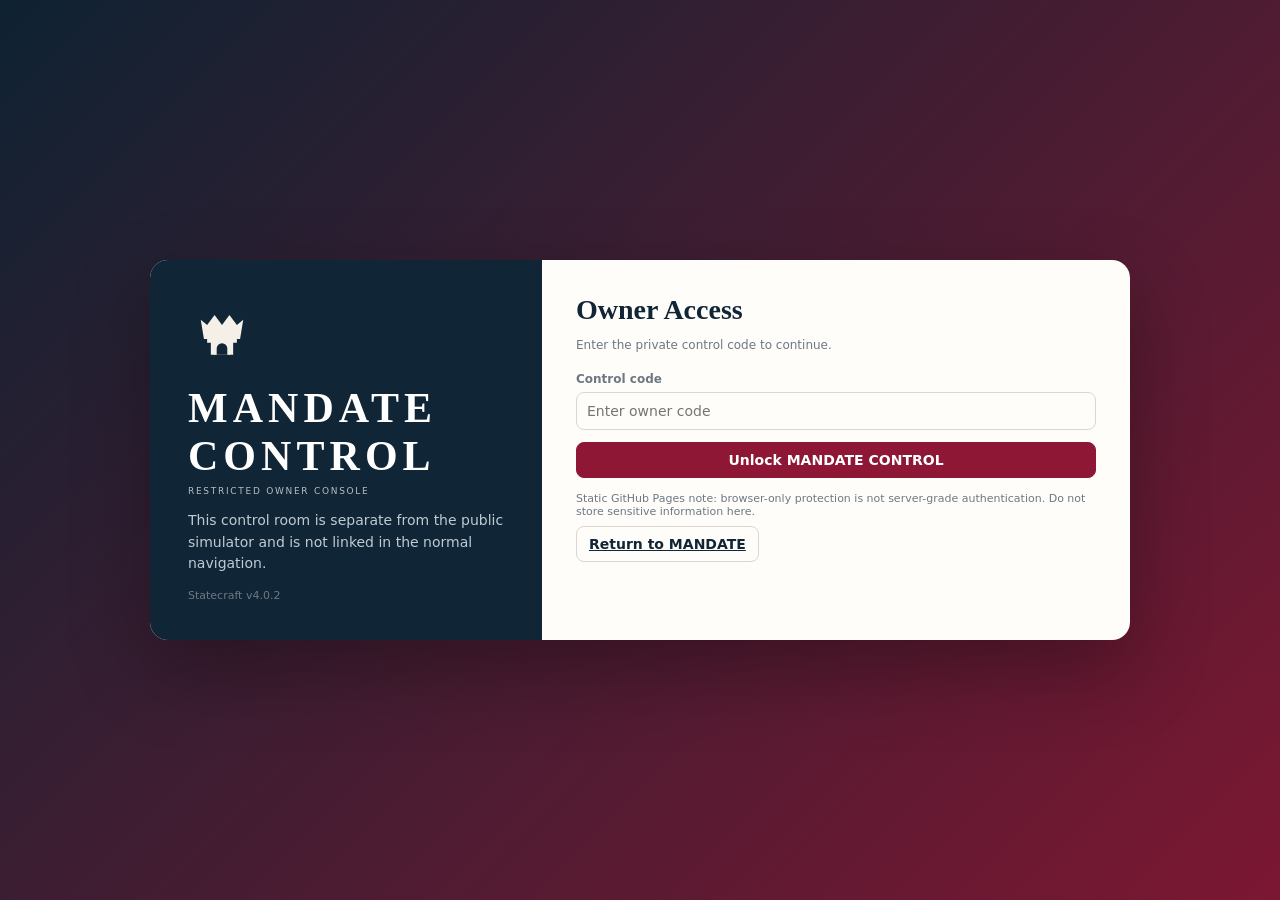
==== control.html @ d65be53d "Add files via upload" ====
<!doctype html>
<html lang="en">
<head>
  <meta charset="utf-8" />
  <meta name="viewport" content="width=device-width,initial-scale=1" />
  <meta name="theme-color" content="#7f1732" />
  <meta name="robots" content="noindex,nofollow,noarchive" />
  <title>MANDATE CONTROL — Restricted</title>
  <link rel="icon" href="mandate-logo.svg" type="image/svg+xml" />
  <link rel="stylesheet" href="styles.css?v=4.0.2" />
</head>
<body>
  <div id="app"></div>
  <div id="modalRoot"></div>
  <div id="toastRoot" class="toast-root" aria-live="polite"></div>
  <script src="app.js?v=4.0.2"></script>
</body>
</html>
---- styles.css ----
:root{
  --bg:#f2f0eb;--paper:#fffdfa;--paper-2:#f7f4ef;--ink:#102536;--muted:#6d7882;--line:#d9d7d1;--nav:#102536;--nav2:#18354a;--accent:#8d1734;--accent2:#b82b4c;--good:#18855d;--warn:#c88b19;--bad:#c13a45;--blue:#2d79bd;--shadow:0 12px 34px rgba(24,30,37,.08);--radius:14px;--serif:Georgia,'Times New Roman',serif;--sans:Inter,ui-sans-serif,system-ui,-apple-system,BlinkMacSystemFont,"Segoe UI",sans-serif;
}
*{box-sizing:border-box}html{scroll-behavior:smooth}body{margin:0;font-family:var(--sans);background:var(--bg);color:var(--ink);font-size:14px}button,input,select,textarea{font:inherit}button{cursor:pointer}.hidden{display:none!important}
body.dark{--bg:#0c151d;--paper:#12202b;--paper-2:#172834;--ink:#eef3f5;--muted:#9eabb5;--line:#2b3e4b;--nav:#08131b;--nav2:#102838;--accent:#d15070;--accent2:#ee6d8d;--shadow:0 12px 34px rgba(0,0,0,.3)}
.app-shell{min-height:100vh;display:grid;grid-template-columns:250px minmax(0,1fr)}.sidebar{background:linear-gradient(180deg,var(--nav),#0b1e2b);color:#edf3f7;padding:22px 14px;display:flex;flex-direction:column;gap:18px;position:sticky;top:0;height:100vh;z-index:20}.brand{display:flex;gap:12px;align-items:center;padding:2px 8px 14px;border-bottom:1px solid rgba(255,255,255,.12)}.brand img{width:44px;height:44px}.brand-title{font-family:var(--serif);font-size:25px;letter-spacing:.18em}.brand-sub{font-size:9px;letter-spacing:.19em;opacity:.7;margin-top:2px}.nav-list{display:flex;flex-direction:column;gap:5px}.nav-btn{border:0;background:transparent;color:#cdd7de;text-align:left;border-radius:9px;padding:10px 12px;display:flex;align-items:center;gap:11px;transition:.16s}.nav-btn:hover{background:rgba(255,255,255,.06);color:white}.nav-btn.active{background:rgba(255,255,255,.11);color:white}.nav-btn.locked{opacity:.38}.nav-icon{display:none}.side-meta{margin-top:auto;border-top:1px solid rgba(255,255,255,.12);padding:14px 8px 0;display:grid;gap:10px}.side-meta .mini{font-size:11px;opacity:.72}.main{min-width:0}.topbar{background:var(--paper);border-bottom:1px solid var(--line);display:grid;grid-template-columns:minmax(235px,1.5fr) repeat(4,minmax(130px,1fr)) minmax(180px,1fr);position:sticky;top:0;z-index:12}.top-cell{padding:12px 16px;border-right:1px solid var(--line);min-width:0}.top-cell span,.top-cell small{display:block;color:var(--muted);font-size:11px}.top-cell strong{display:block;font-family:var(--serif);font-size:18px;margin-top:3px;white-space:nowrap;overflow:hidden;text-overflow:ellipsis}.pm-top{display:flex;gap:12px;align-items:center}.avatar{width:48px;height:48px;border-radius:6px;background:linear-gradient(135deg,var(--accent),#d890a2);display:grid;place-items:center;color:#fff;font-weight:800;font-family:var(--serif);font-size:20px}.date-cell{background:var(--accent);color:#fff}.date-cell span,.date-cell small{color:#f6dce4}.date-row{display:flex;justify-content:space-between;align-items:center}.advance-btn{border:1px solid rgba(255,255,255,.45);background:transparent;color:white;border-radius:7px;width:34px;height:34px;font-size:22px}.view{padding:18px;max-width:1800px;margin:0 auto}.section-title{display:flex;justify-content:space-between;gap:16px;align-items:flex-start;margin-bottom:14px}.section-title h1{font-family:var(--serif);font-size:28px;margin:0}.section-title p{margin:3px 0 0;color:var(--muted)}.toolbar{display:flex;gap:8px;flex-wrap:wrap}.btn,.ghost-btn,.danger-btn{border-radius:8px;padding:9px 12px;border:1px solid var(--line);background:var(--paper);color:var(--ink);font-weight:650}.btn.primary{background:var(--accent);color:white;border-color:var(--accent)}.danger-btn{color:#fff;background:var(--bad);border-color:var(--bad)}.ghost-btn{background:transparent}.btn:disabled,.ghost-btn:disabled{opacity:.45;cursor:not-allowed}.full{width:100%}.card{background:var(--paper);border:1px solid var(--line);border-radius:var(--radius);box-shadow:var(--shadow);min-width:0}.card-header{padding:12px 14px;border-bottom:1px solid var(--line);display:flex;align-items:center;justify-content:space-between;gap:10px}.card-header h2{font-family:var(--serif);margin:0;font-size:18px}.card-body{padding:14px}.grid-main{display:grid;grid-template-columns:1.05fr 1.55fr 1.05fr;gap:12px}.two-col{display:grid;grid-template-columns:1fr 1fr;gap:12px}.three-col{display:grid;grid-template-columns:repeat(3,1fr);gap:12px}.four-col{display:grid;grid-template-columns:repeat(4,1fr);gap:12px}.kpi{padding:14px}.kpi span{display:block;color:var(--muted);font-size:12px}.kpi strong{display:block;font-family:var(--serif);font-size:28px;margin-top:5px}.kpi small{color:var(--muted)}.status-good{color:var(--good)!important}.status-bad{color:var(--bad)!important}.status-warn{color:var(--warn)!important}.badge{display:inline-flex;align-items:center;gap:5px;border-radius:999px;padding:4px 8px;font-size:11px;background:var(--paper-2);border:1px solid var(--line)}.badge.good{background:rgba(24,133,93,.11);color:var(--good);border-color:rgba(24,133,93,.2)}.badge.bad{background:rgba(193,58,69,.11);color:var(--bad);border-color:rgba(193,58,69,.2)}.badge.warn{background:rgba(200,139,25,.12);color:var(--warn);border-color:rgba(200,139,25,.25)}.progress{height:8px;background:var(--paper-2);border-radius:999px;overflow:hidden}.progress>i{display:block;height:100%;background:var(--accent)}.metric-row,.list-row{display:flex;align-items:center;justify-content:space-between;gap:12px;padding:9px 0;border-bottom:1px solid var(--line)}.metric-row:last-child,.list-row:last-child{border-bottom:0}.subtle{color:var(--muted);font-size:12px}.tiny{font-size:11px;color:var(--muted)}.table-wrap{overflow:auto}.data-table{width:100%;border-collapse:collapse}.data-table th{font-size:11px;color:var(--muted);text-align:left;padding:8px;border-bottom:1px solid var(--line);white-space:nowrap}.data-table td{padding:9px 8px;border-bottom:1px solid var(--line);vertical-align:middle}.data-table tr:last-child td{border-bottom:0}.party-dot{width:9px;height:9px;border-radius:50%;display:inline-block;margin-right:7px}.bars{display:grid;gap:8px}.bar-line{display:grid;grid-template-columns:130px 1fr 50px;gap:9px;align-items:center}.bar-track{height:10px;background:var(--paper-2);border-radius:999px;overflow:hidden}.bar-fill{height:100%;border-radius:999px}.map-shell{position:relative;min-height:460px;background:radial-gradient(circle at 50% 38%,rgba(75,102,118,.07),transparent 55%);overflow:hidden}.map-svg{width:100%;height:420px;display:block}.map-region{stroke:var(--paper);stroke-width:3;cursor:pointer;transition:.15s}.map-region:hover,.map-region.selected{stroke:var(--accent);stroke-width:6;filter:brightness(1.05)}.map-toolbar{display:flex;gap:6px;flex-wrap:wrap;padding:0 14px 12px}.seg-btn{border:1px solid var(--line);background:var(--paper);color:var(--ink);padding:7px 9px;border-radius:7px;font-size:12px}.seg-btn.active{background:var(--nav);color:#fff;border-color:var(--nav)}.map-legend{display:flex;gap:9px;flex-wrap:wrap;padding:0 14px 14px}.legend-item{font-size:11px;color:var(--muted);display:flex;align-items:center;gap:4px}.region-pop{position:absolute;right:14px;bottom:14px;background:var(--paper);border:1px solid var(--line);border-radius:10px;padding:10px;max-width:220px;box-shadow:var(--shadow)}.timeline{display:flex;align-items:flex-start;gap:0;overflow-x:auto;padding:12px 0}.tl-item{min-width:125px;text-align:center;position:relative}.tl-item:before{content:"";position:absolute;left:0;right:0;top:10px;height:2px;background:var(--line)}.tl-item:first-child:before{left:50%}.tl-item:last-child:before{right:50%}.tl-dot{width:14px;height:14px;border-radius:50%;background:var(--paper);border:2px solid var(--line);margin:4px auto 9px;position:relative;z-index:2}.tl-item.done .tl-dot,.tl-item.current .tl-dot{background:var(--accent);border-color:var(--accent)}.tl-label{font-family:var(--serif);font-weight:700;font-size:12px}.event-list{display:grid;gap:8px}.event{border:1px solid var(--line);border-left:4px solid var(--accent);border-radius:9px;padding:10px;background:var(--paper-2)}.event-head{display:flex;justify-content:space-between;gap:10px}.event h3{font-size:13px;margin:0}.event p{font-size:12px;color:var(--muted);margin:4px 0 0}.form-grid{display:grid;grid-template-columns:1fr 1fr;gap:12px}.field{display:grid;gap:6px}.field label{font-size:12px;font-weight:700;color:var(--muted)}.field input,.field select,.field textarea{width:100%;border:1px solid var(--line);background:var(--paper);color:var(--ink);border-radius:8px;padding:10px}.field textarea{min-height:95px;resize:vertical}.span-2{grid-column:1/-1}.decision-grid{display:grid;grid-template-columns:repeat(2,minmax(0,1fr));gap:10px}.decision{border:1px solid var(--line);background:var(--paper-2);border-radius:10px;padding:12px;text-align:left;color:var(--ink)}.decision:hover{border-color:var(--accent)}.decision strong{display:block;margin-bottom:4px}.campaign-hero{background:linear-gradient(135deg,#132d42,#78182f);color:white;border-radius:16px;padding:20px;box-shadow:var(--shadow);display:grid;grid-template-columns:1.2fr .8fr;gap:18px}.campaign-hero h1{font-family:var(--serif);font-size:42px;margin:0 0 4px}.campaign-hero .count{font-size:62px;font-family:var(--serif);line-height:1}.campaign-hero .count small{font-size:18px;font-family:var(--sans)}.campaign-progress{height:10px;background:rgba(255,255,255,.2);border-radius:999px;overflow:hidden;margin-top:12px}.campaign-progress i{display:block;height:100%;background:white}.locked-overlay{padding:50px 20px;text-align:center}.locked-overlay h2{font-family:var(--serif);font-size:26px}.setup-wrap{min-height:100vh;background:linear-gradient(135deg,#0e2232,#7c1732);display:grid;place-items:center;padding:24px}.setup-card{width:min(980px,100%);background:var(--paper);border-radius:18px;box-shadow:0 30px 80px rgba(0,0,0,.3);overflow:hidden;display:grid;grid-template-columns:.8fr 1.2fr}.setup-brand{background:#102536;color:#fff;padding:38px;display:flex;flex-direction:column;justify-content:space-between}.setup-brand img{width:68px}.setup-brand h1{font-family:var(--serif);font-size:42px;letter-spacing:.12em;margin:15px 0 6px}.setup-brand p{color:#bfcbd2;line-height:1.55}.setup-form{padding:34px}.setup-form h2{font-family:var(--serif);font-size:28px;margin:0 0 6px}.party-choice{display:grid;grid-template-columns:repeat(2,1fr);gap:8px}.party-choice label{display:flex;align-items:center;gap:8px;border:1px solid var(--line);padding:9px;border-radius:8px}.party-choice input{accent-color:var(--accent)}.election-stage{background:#0f1d28;color:#f4f8fb;min-height:100vh}.election-top{display:flex;justify-content:space-between;align-items:center;padding:18px 24px;border-bottom:1px solid #2d4251;position:sticky;top:0;background:#0f1d28;z-index:3}.election-brand{font-family:var(--serif);letter-spacing:.15em;font-size:24px}.exit-wrap{padding:26px;max-width:1500px;margin:0 auto}.exit-hero{text-align:center;padding:30px 10px}.exit-hero h1{font-family:var(--serif);font-size:58px;letter-spacing:.04em;margin:0}.exit-hero p{color:#a9bac7}.exit-grid{display:grid;grid-template-columns:repeat(7,minmax(0,1fr));gap:8px;margin:20px 0}.exit-party{border-radius:10px;padding:14px;color:#fff;min-height:105px;display:flex;flex-direction:column;justify-content:space-between}.exit-party strong{font-family:var(--serif);font-size:34px}.night-grid{display:grid;grid-template-columns:1.1fr 1fr .8fr;gap:12px}.night-panel{background:#142634;border:1px solid #2d4251;border-radius:12px;overflow:hidden}.night-panel .card-header{border-color:#2d4251}.declaration{padding:11px 14px;border-bottom:1px solid #263b49}.declaration:last-child{border-bottom:0}.declaration h3{margin:0;font-size:14px}.vote-list{display:grid;gap:3px;margin-top:7px}.vote-row{display:flex;justify-content:space-between;font-size:12px;color:#b9c7d0}.winner-line{font-family:var(--serif);font-size:18px;margin-top:6px}.night-controls{display:flex;gap:6px;flex-wrap:wrap}.night-controls button{background:#1d3444;color:#fff;border:1px solid #385366;padding:8px 9px;border-radius:7px}.night-controls button.active{background:#8d1734;border-color:#c75c77}.majority-line{height:2px;background:#6d7f8b;position:relative;margin:12px 0}.majority-line:after{content:'326 majority';position:absolute;left:50%;top:-18px;transform:translateX(-50%);font-size:10px;color:#9caebb}.govform-wrap{min-height:100vh;background:var(--bg);padding:32px}.govform{max-width:1050px;margin:0 auto}.coalition-grid{display:grid;grid-template-columns:repeat(3,1fr);gap:12px}.coalition-card{padding:14px;border:1px solid var(--line);border-radius:10px;background:var(--paper)}.archive-card{display:grid;grid-template-columns:170px 1fr;gap:14px}.mini-uk{height:190px;background:var(--paper-2);border-radius:10px;display:grid;place-items:center}.mini-uk svg{width:120px;height:170px}.pill-tabs{display:flex;gap:6px;flex-wrap:wrap}.pill-tabs button{border:1px solid var(--line);background:var(--paper);color:var(--ink);border-radius:999px;padding:7px 10px}.pill-tabs button.active{background:var(--accent);color:#fff;border-color:var(--accent)}.spark{width:100%;height:72px}.chart-svg{width:100%;height:220px}.modal-backdrop{position:fixed;inset:0;background:rgba(5,13,19,.6);display:grid;place-items:center;z-index:100;padding:20px}.modal{width:min(720px,100%);max-height:88vh;overflow:auto;background:var(--paper);border:1px solid var(--line);border-radius:14px;box-shadow:0 25px 80px rgba(0,0,0,.35)}.modal-head,.modal-foot{padding:13px 15px;display:flex;align-items:center;justify-content:space-between;gap:8px;border-bottom:1px solid var(--line)}.modal-foot{border-top:1px solid var(--line);border-bottom:0;justify-content:flex-end}.modal-head h2{font-family:var(--serif);margin:0}.modal-body{padding:15px}.close-x{border:0;background:transparent;color:var(--ink);font-size:26px}.toast-root{position:fixed;right:18px;bottom:18px;display:grid;gap:8px;z-index:130}.toast{background:var(--nav);color:white;border-radius:10px;padding:11px 13px;box-shadow:var(--shadow);min-width:240px}.toast strong,.toast span{display:block}.toast .subtle{color:#d2dde4;margin-top:2px}.news-ticker{display:flex;gap:20px;overflow:hidden;white-space:nowrap;background:var(--nav);color:#d8e1e6;padding:8px 12px;border-radius:8px;font-size:12px}.news-ticker strong{color:white}.pressure-banner{background:linear-gradient(90deg,var(--bad),#6b1029);color:#fff;padding:12px 14px;border-radius:10px;margin-bottom:12px}.pressure-banner strong{font-family:var(--serif);font-size:18px}.calendar-grid{display:grid;grid-template-columns:repeat(7,1fr);gap:5px}.cal-day{border:1px solid var(--line);border-radius:8px;padding:8px;min-height:75px;background:var(--paper-2)}.cal-day strong{display:block;font-size:11px}.cal-day span{display:block;font-size:10px;color:var(--muted);margin-top:5px}.leaderboard{display:grid;gap:8px}.leader-row{display:grid;grid-template-columns:120px 1fr 45px;gap:8px;align-items:center}.result-big{font-family:var(--serif);font-size:40px}.muted-box{border:1px dashed var(--line);border-radius:10px;padding:12px;color:var(--muted);background:var(--paper-2)}
@media(max-width:1200px){.app-shell{grid-template-columns:210px 1fr}.topbar{grid-template-columns:1.3fr repeat(2,1fr) 1fr}.top-cell:nth-child(4),.top-cell:nth-child(5){display:none}.grid-main{grid-template-columns:1fr 1fr}.grid-main>.card:nth-child(3){grid-column:1/-1}.four-col{grid-template-columns:repeat(2,1fr)}.night-grid{grid-template-columns:1fr 1fr}.night-grid>.night-panel:last-child{grid-column:1/-1}}
@media(max-width:800px){.app-shell{display:block}.sidebar{height:auto;position:relative;padding:12px}.brand{border:0}.nav-list{flex-direction:row;overflow:auto}.nav-btn{white-space:nowrap}.side-meta{display:none}.topbar{position:relative;grid-template-columns:1fr 1fr}.top-cell{display:none}.top-cell:first-child,.date-cell{display:block}.view{padding:12px}.grid-main,.two-col,.three-col,.four-col,.campaign-hero,.setup-card,.night-grid,.coalition-grid,.archive-card{grid-template-columns:1fr}.form-grid,.decision-grid{grid-template-columns:1fr}.span-2{grid-column:auto}.exit-grid{grid-template-columns:repeat(2,1fr)}.campaign-hero h1{font-size:32px}.campaign-hero .count{font-size:46px}.map-shell{min-height:400px}.section-title{flex-direction:column}.setup-wrap{padding:0}.setup-card{border-radius:0;min-height:100vh}.setup-brand{padding:24px}.setup-form{padding:24px}.bar-line{grid-template-columns:105px 1fr 42px}}

/* MANDATE 4 — Statecraft */
.nav-btn{justify-content:space-between;gap:8px;font-weight:620;letter-spacing:.01em}.prime-mini{margin-left:auto;font-size:9px;letter-spacing:.12em;border:1px solid rgba(255,255,255,.25);padding:2px 5px;border-radius:999px;color:#f2d8a0}.site-notice{display:flex;align-items:center;gap:12px;padding:8px 16px;border-bottom:1px solid var(--line);background:var(--paper);font-size:12px}.site-notice strong{font-family:var(--serif)}.site-notice span{flex:1;color:var(--muted)}.site-notice.good strong{color:var(--good)}.site-notice.warn strong{color:var(--warn)}.site-notice.bad strong{color:var(--bad)}.release-strip{margin-top:12px;border:1px solid var(--line);background:linear-gradient(90deg,var(--paper),var(--paper-2));border-radius:10px;padding:10px 12px;display:flex;align-items:center;gap:12px}.release-strip strong{font-family:var(--serif);font-size:16px}.release-strip span{color:var(--muted);font-size:12px}.release-strip button{margin-left:auto}.update-hero,.prime-hero{border-radius:16px;padding:22px;background:linear-gradient(135deg,#102536,#7f1732);color:white;display:flex;justify-content:space-between;align-items:center;gap:18px}.update-hero h2,.prime-hero h2{font-family:var(--serif);font-size:30px;margin:4px 0}.update-hero p,.prime-hero p{margin:0;color:#dce5ea}.update-hero small{display:block;color:#dce5ea;margin-top:4px}.eyebrow{font-size:10px;letter-spacing:.18em;font-weight:800;opacity:.75}.prime-badge{font-family:var(--serif);font-size:26px;letter-spacing:.12em;border:1px solid rgba(255,255,255,.35);padding:12px 15px;border-radius:10px}.feature-grid{display:grid;grid-template-columns:repeat(4,minmax(0,1fr));gap:8px}.feature-card{border:1px solid var(--line);background:var(--paper-2);border-radius:9px;padding:10px;display:flex;justify-content:space-between;align-items:flex-start;gap:8px;min-width:0}.feature-card strong{font-size:12px;line-height:1.35}.control-shell{min-height:100vh;background:var(--bg);color:var(--ink)}.control-head{padding:22px 26px;background:#08131b;color:white;display:flex;align-items:flex-end;justify-content:space-between;gap:20px}.control-head h1{font-family:var(--serif);letter-spacing:.08em;margin:4px 0 2px}.control-head p{margin:0;color:#aebdc7}.control-grid{display:grid;grid-template-columns:230px 1fr;min-height:calc(100vh - 100px)}.control-side{background:#102536;color:#d9e2e8;padding:20px;display:flex;flex-direction:column;gap:9px}.control-side span{font-size:12px;color:#aebdc7}.control-side hr{border:0;border-top:1px solid rgba(255,255,255,.12);width:100%}.control-main{padding:18px;min-width:0}.control-features{max-height:680px;overflow:auto;padding-right:3px}.flag-hidden{opacity:.55}.flag-coming{color:var(--warn)}.flag-labs{color:#8056c7}.flag-prime{color:#8d6a18}.flag-live{color:var(--good)}.flag-disabled{color:var(--bad)}.poll-control-grid{display:grid;grid-template-columns:repeat(4,minmax(0,1fr));gap:9px}.poll-control-grid label{display:grid;gap:4px;font-size:11px;color:var(--muted)}.poll-control-grid input{width:100%;border:1px solid var(--line);background:var(--paper);color:var(--ink);padding:8px;border-radius:7px}
@media(max-width:1100px){.feature-grid{grid-template-columns:repeat(2,minmax(0,1fr))}.control-grid{grid-template-columns:1fr}.control-side{display:none}.poll-control-grid{grid-template-columns:repeat(2,minmax(0,1fr))}}
@media(max-width:650px){.feature-grid,.poll-control-grid{grid-template-columns:1fr}.site-notice{align-items:flex-start;flex-wrap:wrap}.release-strip,.update-hero,.prime-hero,.control-head{align-items:flex-start;flex-direction:column}.release-strip button{margin-left:0}.control-main{padding:10px}}
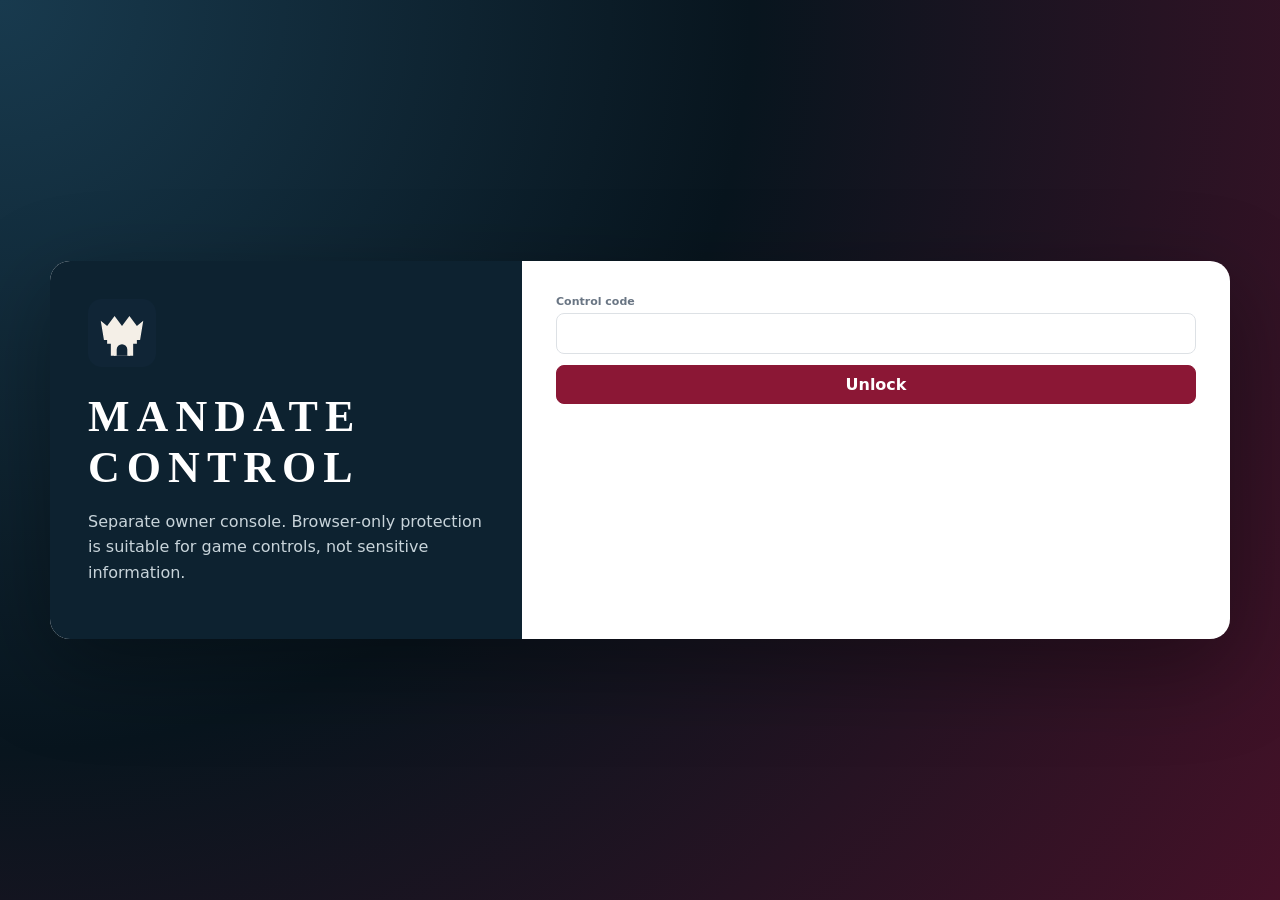
==== commit 81fffd7f: "Add files via upload" ====
--- a/control.html
+++ b/control.html
@@ -3,16 +3,16 @@
 <head>
   <meta charset="utf-8" />
   <meta name="viewport" content="width=device-width,initial-scale=1" />
-  <meta name="theme-color" content="#7f1732" />
-  <meta name="robots" content="noindex,nofollow,noarchive" />
-  <title>MANDATE CONTROL — Restricted</title>
+  <meta name="theme-color" content="#07141e" />
+  <meta name="robots" content="noindex,nofollow" />
+  <title>MANDATE CONTROL</title>
   <link rel="icon" href="mandate-logo.svg" type="image/svg+xml" />
-  <link rel="stylesheet" href="styles.css?v=4.0.2" />
+  <link rel="stylesheet" href="styles.css?v=5.0.0" />
 </head>
 <body>
   <div id="app"></div>
   <div id="modalRoot"></div>
   <div id="toastRoot" class="toast-root" aria-live="polite"></div>
-  <script src="app.js?v=4.0.2"></script>
+  <script src="app.js?v=5.0.0"></script>
 </body>
 </html>
--- a/styles.css
+++ b/styles.css
@@ -1,13 +1,5 @@
-:root{
-  --bg:#f2f0eb;--paper:#fffdfa;--paper-2:#f7f4ef;--ink:#102536;--muted:#6d7882;--line:#d9d7d1;--nav:#102536;--nav2:#18354a;--accent:#8d1734;--accent2:#b82b4c;--good:#18855d;--warn:#c88b19;--bad:#c13a45;--blue:#2d79bd;--shadow:0 12px 34px rgba(24,30,37,.08);--radius:14px;--serif:Georgia,'Times New Roman',serif;--sans:Inter,ui-sans-serif,system-ui,-apple-system,BlinkMacSystemFont,"Segoe UI",sans-serif;
-}
-*{box-sizing:border-box}html{scroll-behavior:smooth}body{margin:0;font-family:var(--sans);background:var(--bg);color:var(--ink);font-size:14px}button,input,select,textarea{font:inherit}button{cursor:pointer}.hidden{display:none!important}
-body.dark{--bg:#0c151d;--paper:#12202b;--paper-2:#172834;--ink:#eef3f5;--muted:#9eabb5;--line:#2b3e4b;--nav:#08131b;--nav2:#102838;--accent:#d15070;--accent2:#ee6d8d;--shadow:0 12px 34px rgba(0,0,0,.3)}
-.app-shell{min-height:100vh;display:grid;grid-template-columns:250px minmax(0,1fr)}.sidebar{background:linear-gradient(180deg,var(--nav),#0b1e2b);color:#edf3f7;padding:22px 14px;display:flex;flex-direction:column;gap:18px;position:sticky;top:0;height:100vh;z-index:20}.brand{display:flex;gap:12px;align-items:center;padding:2px 8px 14px;border-bottom:1px solid rgba(255,255,255,.12)}.brand img{width:44px;height:44px}.brand-title{font-family:var(--serif);font-size:25px;letter-spacing:.18em}.brand-sub{font-size:9px;letter-spacing:.19em;opacity:.7;margin-top:2px}.nav-list{display:flex;flex-direction:column;gap:5px}.nav-btn{border:0;background:transparent;color:#cdd7de;text-align:left;border-radius:9px;padding:10px 12px;display:flex;align-items:center;gap:11px;transition:.16s}.nav-btn:hover{background:rgba(255,255,255,.06);color:white}.nav-btn.active{background:rgba(255,255,255,.11);color:white}.nav-btn.locked{opacity:.38}.nav-icon{display:none}.side-meta{margin-top:auto;border-top:1px solid rgba(255,255,255,.12);padding:14px 8px 0;display:grid;gap:10px}.side-meta .mini{font-size:11px;opacity:.72}.main{min-width:0}.topbar{background:var(--paper);border-bottom:1px solid var(--line);display:grid;grid-template-columns:minmax(235px,1.5fr) repeat(4,minmax(130px,1fr)) minmax(180px,1fr);position:sticky;top:0;z-index:12}.top-cell{padding:12px 16px;border-right:1px solid var(--line);min-width:0}.top-cell span,.top-cell small{display:block;color:var(--muted);font-size:11px}.top-cell strong{display:block;font-family:var(--serif);font-size:18px;margin-top:3px;white-space:nowrap;overflow:hidden;text-overflow:ellipsis}.pm-top{display:flex;gap:12px;align-items:center}.avatar{width:48px;height:48px;border-radius:6px;background:linear-gradient(135deg,var(--accent),#d890a2);display:grid;place-items:center;color:#fff;font-weight:800;font-family:var(--serif);font-size:20px}.date-cell{background:var(--accent);color:#fff}.date-cell span,.date-cell small{color:#f6dce4}.date-row{display:flex;justify-content:space-between;align-items:center}.advance-btn{border:1px solid rgba(255,255,255,.45);background:transparent;color:white;border-radius:7px;width:34px;height:34px;font-size:22px}.view{padding:18px;max-width:1800px;margin:0 auto}.section-title{display:flex;justify-content:space-between;gap:16px;align-items:flex-start;margin-bottom:14px}.section-title h1{font-family:var(--serif);font-size:28px;margin:0}.section-title p{margin:3px 0 0;color:var(--muted)}.toolbar{display:flex;gap:8px;flex-wrap:wrap}.btn,.ghost-btn,.danger-btn{border-radius:8px;padding:9px 12px;border:1px solid var(--line);background:var(--paper);color:var(--ink);font-weight:650}.btn.primary{background:var(--accent);color:white;border-color:var(--accent)}.danger-btn{color:#fff;background:var(--bad);border-color:var(--bad)}.ghost-btn{background:transparent}.btn:disabled,.ghost-btn:disabled{opacity:.45;cursor:not-allowed}.full{width:100%}.card{background:var(--paper);border:1px solid var(--line);border-radius:var(--radius);box-shadow:var(--shadow);min-width:0}.card-header{padding:12px 14px;border-bottom:1px solid var(--line);display:flex;align-items:center;justify-content:space-between;gap:10px}.card-header h2{font-family:var(--serif);margin:0;font-size:18px}.card-body{padding:14px}.grid-main{display:grid;grid-template-columns:1.05fr 1.55fr 1.05fr;gap:12px}.two-col{display:grid;grid-template-columns:1fr 1fr;gap:12px}.three-col{display:grid;grid-template-columns:repeat(3,1fr);gap:12px}.four-col{display:grid;grid-template-columns:repeat(4,1fr);gap:12px}.kpi{padding:14px}.kpi span{display:block;color:var(--muted);font-size:12px}.kpi strong{display:block;font-family:var(--serif);font-size:28px;margin-top:5px}.kpi small{color:var(--muted)}.status-good{color:var(--good)!important}.status-bad{color:var(--bad)!important}.status-warn{color:var(--warn)!important}.badge{display:inline-flex;align-items:center;gap:5px;border-radius:999px;padding:4px 8px;font-size:11px;background:var(--paper-2);border:1px solid var(--line)}.badge.good{background:rgba(24,133,93,.11);color:var(--good);border-color:rgba(24,133,93,.2)}.badge.bad{background:rgba(193,58,69,.11);color:var(--bad);border-color:rgba(193,58,69,.2)}.badge.warn{background:rgba(200,139,25,.12);color:var(--warn);border-color:rgba(200,139,25,.25)}.progress{height:8px;background:var(--paper-2);border-radius:999px;overflow:hidden}.progress>i{display:block;height:100%;background:var(--accent)}.metric-row,.list-row{display:flex;align-items:center;justify-content:space-between;gap:12px;padding:9px 0;border-bottom:1px solid var(--line)}.metric-row:last-child,.list-row:last-child{border-bottom:0}.subtle{color:var(--muted);font-size:12px}.tiny{font-size:11px;color:var(--muted)}.table-wrap{overflow:auto}.data-table{width:100%;border-collapse:collapse}.data-table th{font-size:11px;color:var(--muted);text-align:left;padding:8px;border-bottom:1px solid var(--line);white-space:nowrap}.data-table td{padding:9px 8px;border-bottom:1px solid var(--line);vertical-align:middle}.data-table tr:last-child td{border-bottom:0}.party-dot{width:9px;height:9px;border-radius:50%;display:inline-block;margin-right:7px}.bars{display:grid;gap:8px}.bar-line{display:grid;grid-template-columns:130px 1fr 50px;gap:9px;align-items:center}.bar-track{height:10px;background:var(--paper-2);border-radius:999px;overflow:hidden}.bar-fill{height:100%;border-radius:999px}.map-shell{position:relative;min-height:460px;background:radial-gradient(circle at 50% 38%,rgba(75,102,118,.07),transparent 55%);overflow:hidden}.map-svg{width:100%;height:420px;display:block}.map-region{stroke:var(--paper);stroke-width:3;cursor:pointer;transition:.15s}.map-region:hover,.map-region.selected{stroke:var(--accent);stroke-width:6;filter:brightness(1.05)}.map-toolbar{display:flex;gap:6px;flex-wrap:wrap;padding:0 14px 12px}.seg-btn{border:1px solid var(--line);background:var(--paper);color:var(--ink);padding:7px 9px;border-radius:7px;font-size:12px}.seg-btn.active{background:var(--nav);color:#fff;border-color:var(--nav)}.map-legend{display:flex;gap:9px;flex-wrap:wrap;padding:0 14px 14px}.legend-item{font-size:11px;color:var(--muted);display:flex;align-items:center;gap:4px}.region-pop{position:absolute;right:14px;bottom:14px;background:var(--paper);border:1px solid var(--line);border-radius:10px;padding:10px;max-width:220px;box-shadow:var(--shadow)}.timeline{display:flex;align-items:flex-start;gap:0;overflow-x:auto;padding:12px 0}.tl-item{min-width:125px;text-align:center;position:relative}.tl-item:before{content:"";position:absolute;left:0;right:0;top:10px;height:2px;background:var(--line)}.tl-item:first-child:before{left:50%}.tl-item:last-child:before{right:50%}.tl-dot{width:14px;height:14px;border-radius:50%;background:var(--paper);border:2px solid var(--line);margin:4px auto 9px;position:relative;z-index:2}.tl-item.done .tl-dot,.tl-item.current .tl-dot{background:var(--accent);border-color:var(--accent)}.tl-label{font-family:var(--serif);font-weight:700;font-size:12px}.event-list{display:grid;gap:8px}.event{border:1px solid var(--line);border-left:4px solid var(--accent);border-radius:9px;padding:10px;background:var(--paper-2)}.event-head{display:flex;justify-content:space-between;gap:10px}.event h3{font-size:13px;margin:0}.event p{font-size:12px;color:var(--muted);margin:4px 0 0}.form-grid{display:grid;grid-template-columns:1fr 1fr;gap:12px}.field{display:grid;gap:6px}.field label{font-size:12px;font-weight:700;color:var(--muted)}.field input,.field select,.field textarea{width:100%;border:1px solid var(--line);background:var(--paper);color:var(--ink);border-radius:8px;padding:10px}.field textarea{min-height:95px;resize:vertical}.span-2{grid-column:1/-1}.decision-grid{display:grid;grid-template-columns:repeat(2,minmax(0,1fr));gap:10px}.decision{border:1px solid var(--line);background:var(--paper-2);border-radius:10px;padding:12px;text-align:left;color:var(--ink)}.decision:hover{border-color:var(--accent)}.decision strong{display:block;margin-bottom:4px}.campaign-hero{background:linear-gradient(135deg,#132d42,#78182f);color:white;border-radius:16px;padding:20px;box-shadow:var(--shadow);display:grid;grid-template-columns:1.2fr .8fr;gap:18px}.campaign-hero h1{font-family:var(--serif);font-size:42px;margin:0 0 4px}.campaign-hero .count{font-size:62px;font-family:var(--serif);line-height:1}.campaign-hero .count small{font-size:18px;font-family:var(--sans)}.campaign-progress{height:10px;background:rgba(255,255,255,.2);border-radius:999px;overflow:hidden;margin-top:12px}.campaign-progress i{display:block;height:100%;background:white}.locked-overlay{padding:50px 20px;text-align:center}.locked-overlay h2{font-family:var(--serif);font-size:26px}.setup-wrap{min-height:100vh;background:linear-gradient(135deg,#0e2232,#7c1732);display:grid;place-items:center;padding:24px}.setup-card{width:min(980px,100%);background:var(--paper);border-radius:18px;box-shadow:0 30px 80px rgba(0,0,0,.3);overflow:hidden;display:grid;grid-template-columns:.8fr 1.2fr}.setup-brand{background:#102536;color:#fff;padding:38px;display:flex;flex-direction:column;justify-content:space-between}.setup-brand img{width:68px}.setup-brand h1{font-family:var(--serif);font-size:42px;letter-spacing:.12em;margin:15px 0 6px}.setup-brand p{color:#bfcbd2;line-height:1.55}.setup-form{padding:34px}.setup-form h2{font-family:var(--serif);font-size:28px;margin:0 0 6px}.party-choice{display:grid;grid-template-columns:repeat(2,1fr);gap:8px}.party-choice label{display:flex;align-items:center;gap:8px;border:1px solid var(--line);padding:9px;border-radius:8px}.party-choice input{accent-color:var(--accent)}.election-stage{background:#0f1d28;color:#f4f8fb;min-height:100vh}.election-top{display:flex;justify-content:space-between;align-items:center;padding:18px 24px;border-bottom:1px solid #2d4251;position:sticky;top:0;background:#0f1d28;z-index:3}.election-brand{font-family:var(--serif);letter-spacing:.15em;font-size:24px}.exit-wrap{padding:26px;max-width:1500px;margin:0 auto}.exit-hero{text-align:center;padding:30px 10px}.exit-hero h1{font-family:var(--serif);font-size:58px;letter-spacing:.04em;margin:0}.exit-hero p{color:#a9bac7}.exit-grid{display:grid;grid-template-columns:repeat(7,minmax(0,1fr));gap:8px;margin:20px 0}.exit-party{border-radius:10px;padding:14px;color:#fff;min-height:105px;display:flex;flex-direction:column;justify-content:space-between}.exit-party strong{font-family:var(--serif);font-size:34px}.night-grid{display:grid;grid-template-columns:1.1fr 1fr .8fr;gap:12px}.night-panel{background:#142634;border:1px solid #2d4251;border-radius:12px;overflow:hidden}.night-panel .card-header{border-color:#2d4251}.declaration{padding:11px 14px;border-bottom:1px solid #263b49}.declaration:last-child{border-bottom:0}.declaration h3{margin:0;font-size:14px}.vote-list{display:grid;gap:3px;margin-top:7px}.vote-row{display:flex;justify-content:space-between;font-size:12px;color:#b9c7d0}.winner-line{font-family:var(--serif);font-size:18px;margin-top:6px}.night-controls{display:flex;gap:6px;flex-wrap:wrap}.night-controls button{background:#1d3444;color:#fff;border:1px solid #385366;padding:8px 9px;border-radius:7px}.night-controls button.active{background:#8d1734;border-color:#c75c77}.majority-line{height:2px;background:#6d7f8b;position:relative;margin:12px 0}.majority-line:after{content:'326 majority';position:absolute;left:50%;top:-18px;transform:translateX(-50%);font-size:10px;color:#9caebb}.govform-wrap{min-height:100vh;background:var(--bg);padding:32px}.govform{max-width:1050px;margin:0 auto}.coalition-grid{display:grid;grid-template-columns:repeat(3,1fr);gap:12px}.coalition-card{padding:14px;border:1px solid var(--line);border-radius:10px;background:var(--paper)}.archive-card{display:grid;grid-template-columns:170px 1fr;gap:14px}.mini-uk{height:190px;background:var(--paper-2);border-radius:10px;display:grid;place-items:center}.mini-uk svg{width:120px;height:170px}.pill-tabs{display:flex;gap:6px;flex-wrap:wrap}.pill-tabs button{border:1px solid var(--line);background:var(--paper);color:var(--ink);border-radius:999px;padding:7px 10px}.pill-tabs button.active{background:var(--accent);color:#fff;border-color:var(--accent)}.spark{width:100%;height:72px}.chart-svg{width:100%;height:220px}.modal-backdrop{position:fixed;inset:0;background:rgba(5,13,19,.6);display:grid;place-items:center;z-index:100;padding:20px}.modal{width:min(720px,100%);max-height:88vh;overflow:auto;background:var(--paper);border:1px solid var(--line);border-radius:14px;box-shadow:0 25px 80px rgba(0,0,0,.35)}.modal-head,.modal-foot{padding:13px 15px;display:flex;align-items:center;justify-content:space-between;gap:8px;border-bottom:1px solid var(--line)}.modal-foot{border-top:1px solid var(--line);border-bottom:0;justify-content:flex-end}.modal-head h2{font-family:var(--serif);margin:0}.modal-body{padding:15px}.close-x{border:0;background:transparent;color:var(--ink);font-size:26px}.toast-root{position:fixed;right:18px;bottom:18px;display:grid;gap:8px;z-index:130}.toast{background:var(--nav);color:white;border-radius:10px;padding:11px 13px;box-shadow:var(--shadow);min-width:240px}.toast strong,.toast span{display:block}.toast .subtle{color:#d2dde4;margin-top:2px}.news-ticker{display:flex;gap:20px;overflow:hidden;white-space:nowrap;background:var(--nav);color:#d8e1e6;padding:8px 12px;border-radius:8px;font-size:12px}.news-ticker strong{color:white}.pressure-banner{background:linear-gradient(90deg,var(--bad),#6b1029);color:#fff;padding:12px 14px;border-radius:10px;margin-bottom:12px}.pressure-banner strong{font-family:var(--serif);font-size:18px}.calendar-grid{display:grid;grid-template-columns:repeat(7,1fr);gap:5px}.cal-day{border:1px solid var(--line);border-radius:8px;padding:8px;min-height:75px;background:var(--paper-2)}.cal-day strong{display:block;font-size:11px}.cal-day span{display:block;font-size:10px;color:var(--muted);margin-top:5px}.leaderboard{display:grid;gap:8px}.leader-row{display:grid;grid-template-columns:120px 1fr 45px;gap:8px;align-items:center}.result-big{font-family:var(--serif);font-size:40px}.muted-box{border:1px dashed var(--line);border-radius:10px;padding:12px;color:var(--muted);background:var(--paper-2)}
-@media(max-width:1200px){.app-shell{grid-template-columns:210px 1fr}.topbar{grid-template-columns:1.3fr repeat(2,1fr) 1fr}.top-cell:nth-child(4),.top-cell:nth-child(5){display:none}.grid-main{grid-template-columns:1fr 1fr}.grid-main>.card:nth-child(3){grid-column:1/-1}.four-col{grid-template-columns:repeat(2,1fr)}.night-grid{grid-template-columns:1fr 1fr}.night-grid>.night-panel:last-child{grid-column:1/-1}}
-@media(max-width:800px){.app-shell{display:block}.sidebar{height:auto;position:relative;padding:12px}.brand{border:0}.nav-list{flex-direction:row;overflow:auto}.nav-btn{white-space:nowrap}.side-meta{display:none}.topbar{position:relative;grid-template-columns:1fr 1fr}.top-cell{display:none}.top-cell:first-child,.date-cell{display:block}.view{padding:12px}.grid-main,.two-col,.three-col,.four-col,.campaign-hero,.setup-card,.night-grid,.coalition-grid,.archive-card{grid-template-columns:1fr}.form-grid,.decision-grid{grid-template-columns:1fr}.span-2{grid-column:auto}.exit-grid{grid-template-columns:repeat(2,1fr)}.campaign-hero h1{font-size:32px}.campaign-hero .count{font-size:46px}.map-shell{min-height:400px}.section-title{flex-direction:column}.setup-wrap{padding:0}.setup-card{border-radius:0;min-height:100vh}.setup-brand{padding:24px}.setup-form{padding:24px}.bar-line{grid-template-columns:105px 1fr 42px}}
-
-/* MANDATE 4 — Statecraft */
-.nav-btn{justify-content:space-between;gap:8px;font-weight:620;letter-spacing:.01em}.prime-mini{margin-left:auto;font-size:9px;letter-spacing:.12em;border:1px solid rgba(255,255,255,.25);padding:2px 5px;border-radius:999px;color:#f2d8a0}.site-notice{display:flex;align-items:center;gap:12px;padding:8px 16px;border-bottom:1px solid var(--line);background:var(--paper);font-size:12px}.site-notice strong{font-family:var(--serif)}.site-notice span{flex:1;color:var(--muted)}.site-notice.good strong{color:var(--good)}.site-notice.warn strong{color:var(--warn)}.site-notice.bad strong{color:var(--bad)}.release-strip{margin-top:12px;border:1px solid var(--line);background:linear-gradient(90deg,var(--paper),var(--paper-2));border-radius:10px;padding:10px 12px;display:flex;align-items:center;gap:12px}.release-strip strong{font-family:var(--serif);font-size:16px}.release-strip span{color:var(--muted);font-size:12px}.release-strip button{margin-left:auto}.update-hero,.prime-hero{border-radius:16px;padding:22px;background:linear-gradient(135deg,#102536,#7f1732);color:white;display:flex;justify-content:space-between;align-items:center;gap:18px}.update-hero h2,.prime-hero h2{font-family:var(--serif);font-size:30px;margin:4px 0}.update-hero p,.prime-hero p{margin:0;color:#dce5ea}.update-hero small{display:block;color:#dce5ea;margin-top:4px}.eyebrow{font-size:10px;letter-spacing:.18em;font-weight:800;opacity:.75}.prime-badge{font-family:var(--serif);font-size:26px;letter-spacing:.12em;border:1px solid rgba(255,255,255,.35);padding:12px 15px;border-radius:10px}.feature-grid{display:grid;grid-template-columns:repeat(4,minmax(0,1fr));gap:8px}.feature-card{border:1px solid var(--line);background:var(--paper-2);border-radius:9px;padding:10px;display:flex;justify-content:space-between;align-items:flex-start;gap:8px;min-width:0}.feature-card strong{font-size:12px;line-height:1.35}.control-shell{min-height:100vh;background:var(--bg);color:var(--ink)}.control-head{padding:22px 26px;background:#08131b;color:white;display:flex;align-items:flex-end;justify-content:space-between;gap:20px}.control-head h1{font-family:var(--serif);letter-spacing:.08em;margin:4px 0 2px}.control-head p{margin:0;color:#aebdc7}.control-grid{display:grid;grid-template-columns:230px 1fr;min-height:calc(100vh - 100px)}.control-side{background:#102536;color:#d9e2e8;padding:20px;display:flex;flex-direction:column;gap:9px}.control-side span{font-size:12px;color:#aebdc7}.control-side hr{border:0;border-top:1px solid rgba(255,255,255,.12);width:100%}.control-main{padding:18px;min-width:0}.control-features{max-height:680px;overflow:auto;padding-right:3px}.flag-hidden{opacity:.55}.flag-coming{color:var(--warn)}.flag-labs{color:#8056c7}.flag-prime{color:#8d6a18}.flag-live{color:var(--good)}.flag-disabled{color:var(--bad)}.poll-control-grid{display:grid;grid-template-columns:repeat(4,minmax(0,1fr));gap:9px}.poll-control-grid label{display:grid;gap:4px;font-size:11px;color:var(--muted)}.poll-control-grid input{width:100%;border:1px solid var(--line);background:var(--paper);color:var(--ink);padding:8px;border-radius:7px}
-@media(max-width:1100px){.feature-grid{grid-template-columns:repeat(2,minmax(0,1fr))}.control-grid{grid-template-columns:1fr}.control-side{display:none}.poll-control-grid{grid-template-columns:repeat(2,minmax(0,1fr))}}
-@media(max-width:650px){.feature-grid,.poll-control-grid{grid-template-columns:1fr}.site-notice{align-items:flex-start;flex-wrap:wrap}.release-strip,.update-hero,.prime-hero,.control-head{align-items:flex-start;flex-direction:column}.release-strip button{margin-left:0}.control-main{padding:10px}}
+:root{--bg:#f4f1eb;--paper:#fff;--paper2:#f8f7f4;--ink:#132132;--muted:#697583;--line:#dde1e5;--nav:#0d2230;--nav2:#153247;--accent:#8b1735;--accent2:#b1204a;--gold:#b58a2a;--good:#1f8a5b;--warn:#b87817;--bad:#b73045;--blue:#2a6fba;--shadow:0 12px 35px rgba(23,34,45,.08);--serif:Georgia,'Times New Roman',serif;--sans:Inter,ui-sans-serif,system-ui,-apple-system,BlinkMacSystemFont,'Segoe UI',sans-serif}
+*{box-sizing:border-box}html,body{margin:0;min-height:100%;background:var(--bg);color:var(--ink);font-family:var(--sans)}button,input,select,textarea{font:inherit}button{cursor:pointer}body.dark{--bg:#09141d;--paper:#10202b;--paper2:#142734;--ink:#eff4f6;--muted:#9aabb6;--line:#29404f;--nav:#06131c;--nav2:#102838;--shadow:0 12px 35px rgba(0,0,0,.28)}
+a{color:inherit}.app-shell{display:grid;grid-template-columns:225px minmax(0,1fr);min-height:100vh}.sidebar{background:var(--nav);color:#e6eef2;padding:20px 14px;position:sticky;top:0;height:100vh;display:flex;flex-direction:column;gap:14px}.brand{padding:7px 8px 18px;border-bottom:1px solid rgba(255,255,255,.12)}.brand img{width:42px;max-height:42px}.brand-name{font-family:var(--serif);font-size:22px;letter-spacing:.17em;margin-top:7px}.brand-sub{font-size:9px;letter-spacing:.19em;text-transform:uppercase;opacity:.72}.profile-card{border:1px solid rgba(255,255,255,.12);border-radius:11px;padding:10px;background:rgba(255,255,255,.04)}.profile-card strong,.profile-card span{display:block}.profile-card span{font-size:11px;color:#afc0ca;margin-top:3px}.nav-list{display:flex;flex-direction:column;gap:3px}.nav-btn{border:0;background:transparent;color:#dce6eb;text-align:left;padding:10px 11px;border-radius:8px;font-size:13px;white-space:normal;overflow-wrap:anywhere}.nav-btn:hover,.nav-btn.active{background:rgba(255,255,255,.1);color:#fff}.side-bottom{margin-top:auto;border-top:1px solid rgba(255,255,255,.12);padding-top:12px;font-size:11px;color:#9eb0bb}.main{min-width:0}.topbar{display:grid;grid-template-columns:minmax(180px,1.4fr) repeat(4,minmax(120px,1fr)) 150px;background:var(--paper);border-bottom:1px solid var(--line);position:sticky;top:0;z-index:10}.top-cell{padding:11px 14px;border-right:1px solid var(--line);min-width:0}.top-cell small{display:block;color:var(--muted);font-size:10px;text-transform:uppercase;letter-spacing:.08em}.top-cell strong{display:block;font-family:var(--serif);font-size:17px;margin-top:2px;white-space:nowrap;overflow:hidden;text-overflow:ellipsis}.view{padding:20px;max-width:1600px;margin:0 auto}.hero{background:linear-gradient(135deg,#102b3d,#6d1430 70%,#9a1f43);color:white;border-radius:18px;padding:24px;display:flex;justify-content:space-between;gap:20px;align-items:flex-start;box-shadow:var(--shadow)}.hero h1{font-family:var(--serif);font-size:clamp(30px,4vw,54px);margin:5px 0 8px;line-height:1}.hero p{margin:0;color:#dce6eb;max-width:760px;line-height:1.55}.eyebrow{font-size:10px;text-transform:uppercase;letter-spacing:.18em;font-weight:800;opacity:.75}.hero-stat{min-width:180px;text-align:right}.hero-stat strong{font-family:var(--serif);font-size:48px;display:block}.grid{display:grid;gap:12px}.grid-2{grid-template-columns:repeat(2,minmax(0,1fr))}.grid-3{grid-template-columns:repeat(3,minmax(0,1fr))}.grid-4{grid-template-columns:repeat(4,minmax(0,1fr))}.card{background:var(--paper);border:1px solid var(--line);border-radius:14px;box-shadow:var(--shadow);min-width:0;overflow:hidden}.card-head{padding:13px 15px;border-bottom:1px solid var(--line);display:flex;justify-content:space-between;gap:10px;align-items:center}.card-head h2{font-family:var(--serif);font-size:18px;margin:0}.card-body{padding:15px}.kpi{padding:15px;background:var(--paper);border:1px solid var(--line);border-radius:12px}.kpi small{color:var(--muted);display:block}.kpi strong{font-family:var(--serif);font-size:26px;display:block;margin:5px 0}.kpi span{font-size:11px;color:var(--muted)}.btn{border:1px solid var(--line);background:var(--paper);color:var(--ink);padding:9px 12px;border-radius:8px;font-weight:700}.btn:hover{filter:brightness(.98)}.btn.primary{background:var(--accent);border-color:var(--accent);color:white}.btn.good{background:var(--good);border-color:var(--good);color:white}.btn.danger{background:var(--bad);border-color:var(--bad);color:white}.btn.full{width:100%}.toolbar{display:flex;gap:7px;flex-wrap:wrap;align-items:center}.badge{display:inline-flex;align-items:center;border-radius:999px;padding:4px 8px;font-size:10px;font-weight:800;background:var(--paper2);border:1px solid var(--line);white-space:nowrap}.badge.good{color:var(--good)}.badge.warn{color:var(--warn)}.badge.bad{color:var(--bad)}.list{display:grid}.list-row{display:flex;justify-content:space-between;gap:12px;padding:10px 0;border-bottom:1px solid var(--line);font-size:12px;align-items:center}.list-row:last-child{border-bottom:0}.list-row span{min-width:0;overflow-wrap:anywhere}.subtle{color:var(--muted);font-size:12px;line-height:1.5}.tiny{font-size:10px;color:var(--muted)}.setup{min-height:100vh;display:grid;place-items:center;padding:25px;background:radial-gradient(circle at top left,#183a4e,#08151e 48%,#451128)}.setup-panel{width:min(1180px,100%);background:var(--paper);border-radius:20px;overflow:hidden;display:grid;grid-template-columns:.8fr 1.2fr;box-shadow:0 28px 90px rgba(0,0,0,.35)}.setup-brand{background:var(--nav);color:white;padding:38px;display:flex;flex-direction:column;justify-content:space-between}.setup-brand img{width:68px}.setup-brand h1{font-family:var(--serif);letter-spacing:.16em;font-size:44px;margin:20px 0 7px}.setup-brand p{color:#c8d4da;line-height:1.6}.setup-form{padding:34px}.career-grid{display:grid;grid-template-columns:repeat(2,minmax(0,1fr));gap:10px;margin:18px 0}.career{border:1px solid var(--line);background:var(--paper2);border-radius:12px;padding:14px;text-align:left}.career.active{border-color:var(--accent);box-shadow:0 0 0 2px rgba(139,23,53,.12)}.career strong{display:block;font-family:var(--serif);font-size:18px}.career span{display:block;color:var(--muted);font-size:11px;line-height:1.4;margin-top:5px}.field{display:grid;gap:5px;margin-bottom:11px}.field label{font-size:11px;color:var(--muted);font-weight:700}.field input,.field select,.field textarea{border:1px solid var(--line);background:var(--paper);color:var(--ink);border-radius:8px;padding:10px;width:100%;min-width:0}.field textarea{min-height:100px;resize:vertical}.diary-week{display:grid;grid-template-columns:repeat(5,minmax(0,1fr));gap:8px}.diary-day{background:var(--paper2);border:1px solid var(--line);border-radius:11px;padding:10px;min-width:0}.diary-day h3{font-family:var(--serif);font-size:14px;margin:0 0 8px}.task{display:grid;grid-template-columns:18px minmax(0,1fr);gap:7px;padding:8px 0;border-top:1px solid var(--line);font-size:11px}.task:first-of-type{border-top:0}.task button{width:18px;height:18px;border-radius:50%;border:1px solid var(--line);background:var(--paper);padding:0}.task.done{opacity:.55;text-decoration:line-through}.task.required strong:after{content:' REQUIRED';font-size:8px;color:var(--bad);margin-left:4px}.pressure{background:linear-gradient(90deg,#7a1732,#aa2449);color:white;border-radius:12px;padding:12px 14px}.map-wrap{position:relative;background:linear-gradient(180deg,#eaf1f4,#dce8ed);border-radius:12px;min-height:520px;overflow:hidden}.dark .map-wrap{background:linear-gradient(180deg,#0b1c27,#0c2330)}.uk-map{width:100%;height:520px;display:block}.map-legend{position:absolute;left:12px;bottom:12px;background:rgba(255,255,255,.92);color:#172333;border-radius:9px;padding:9px;font-size:10px;box-shadow:var(--shadow)}.const-dot{cursor:pointer;stroke:rgba(255,255,255,.5);stroke-width:.35}.map-tabs{position:absolute;top:10px;left:10px;right:10px;display:flex;gap:5px;flex-wrap:wrap}.map-tabs button{font-size:10px;padding:6px 8px;border-radius:999px;border:1px solid rgba(255,255,255,.55);background:rgba(14,33,45,.84);color:white}.map-tabs button.active{background:var(--accent)}.const-panel{position:absolute;right:12px;top:52px;width:min(260px,48%);background:rgba(255,255,255,.96);color:#142333;border-radius:11px;padding:12px;box-shadow:var(--shadow)}.const-panel h3{margin:0 0 6px;font-family:var(--serif)}.career-path{display:flex;flex-wrap:wrap;gap:6px}.career-node{border:1px solid var(--line);background:var(--paper2);padding:7px 9px;border-radius:999px;font-size:11px}.news-card{padding:12px 0;border-bottom:1px solid var(--line)}.news-card:last-child{border-bottom:0}.news-card h3{font-family:var(--serif);font-size:15px;margin:4px 0}.news-card p{margin:0;color:var(--muted);font-size:11px;line-height:1.5}.ticker{background:var(--nav);color:#e6eef2;padding:8px 13px;white-space:nowrap;overflow:hidden;border-radius:8px;font-size:11px}.election-stage{background:#08151f;color:#f3f7f9;min-height:100vh;padding:24px}.election-stage .card{background:#102431;border-color:#294251;color:#f3f7f9}.exit-grid{display:grid;grid-template-columns:repeat(7,minmax(0,1fr));gap:7px}.exit-party{border-radius:10px;padding:13px;color:white;min-height:95px}.exit-party strong{display:block;font-family:var(--serif);font-size:32px}.campaign-progress{height:8px;background:rgba(255,255,255,.18);border-radius:999px;overflow:hidden;margin:14px 0}.campaign-progress i{display:block;height:100%;background:#fff}.modal-backdrop{position:fixed;inset:0;background:rgba(4,10,15,.68);display:grid;place-items:center;z-index:100;padding:20px}.modal{width:min(760px,100%);max-height:88vh;overflow:auto;background:var(--paper);border:1px solid var(--line);border-radius:15px;box-shadow:0 30px 100px rgba(0,0,0,.4)}.modal-head,.modal-foot{padding:13px 15px;border-bottom:1px solid var(--line);display:flex;justify-content:space-between;gap:10px}.modal-foot{border-top:1px solid var(--line);border-bottom:0;justify-content:flex-end}.modal-body{padding:15px}.modal h2{font-family:var(--serif);margin:0}.close-x{border:0;background:transparent;color:var(--ink);font-size:26px}.toast-root{position:fixed;right:18px;bottom:18px;z-index:120;display:grid;gap:8px}.toast{background:var(--nav);color:white;padding:11px 13px;border-radius:9px;box-shadow:var(--shadow);min-width:250px}.toast span{display:block;color:#bbcad2;font-size:11px;margin-top:2px}.control-shell{min-height:100vh;background:var(--bg)}.control-head{background:#07141e;color:#fff;padding:20px 24px;display:flex;justify-content:space-between;gap:15px}.control-head h1{font-family:var(--serif);margin:4px 0}.control-main{padding:18px;max-width:1500px;margin:auto}.status-dot{display:inline-block;width:8px;height:8px;border-radius:50%;background:var(--good);margin-right:6px}
+@media(max-width:1100px){.topbar{grid-template-columns:1fr 1fr 1fr}.top-cell:nth-child(4),.top-cell:nth-child(5){display:none}.grid-4{grid-template-columns:repeat(2,minmax(0,1fr))}.diary-week{grid-template-columns:repeat(2,minmax(0,1fr))}.setup-panel{grid-template-columns:1fr}.setup-brand{min-height:280px}}
+@media(max-width:760px){.app-shell{display:block}.sidebar{position:relative;height:auto}.nav-list{flex-direction:row;overflow-x:auto;padding-bottom:4px}.nav-btn{white-space:nowrap}.side-bottom{display:none}.topbar{position:relative;grid-template-columns:1fr 1fr}.top-cell:nth-child(n+3){display:none}.view{padding:12px}.grid-2,.grid-3,.grid-4,.career-grid,.diary-week,.exit-grid{grid-template-columns:1fr}.hero{flex-direction:column}.hero-stat{text-align:left}.map-wrap,.uk-map{min-height:430px;height:430px}.const-panel{position:relative;top:auto;right:auto;width:auto;margin:10px}.setup{padding:0}.setup-panel{border-radius:0}.setup-form,.setup-brand{padding:22px}}
